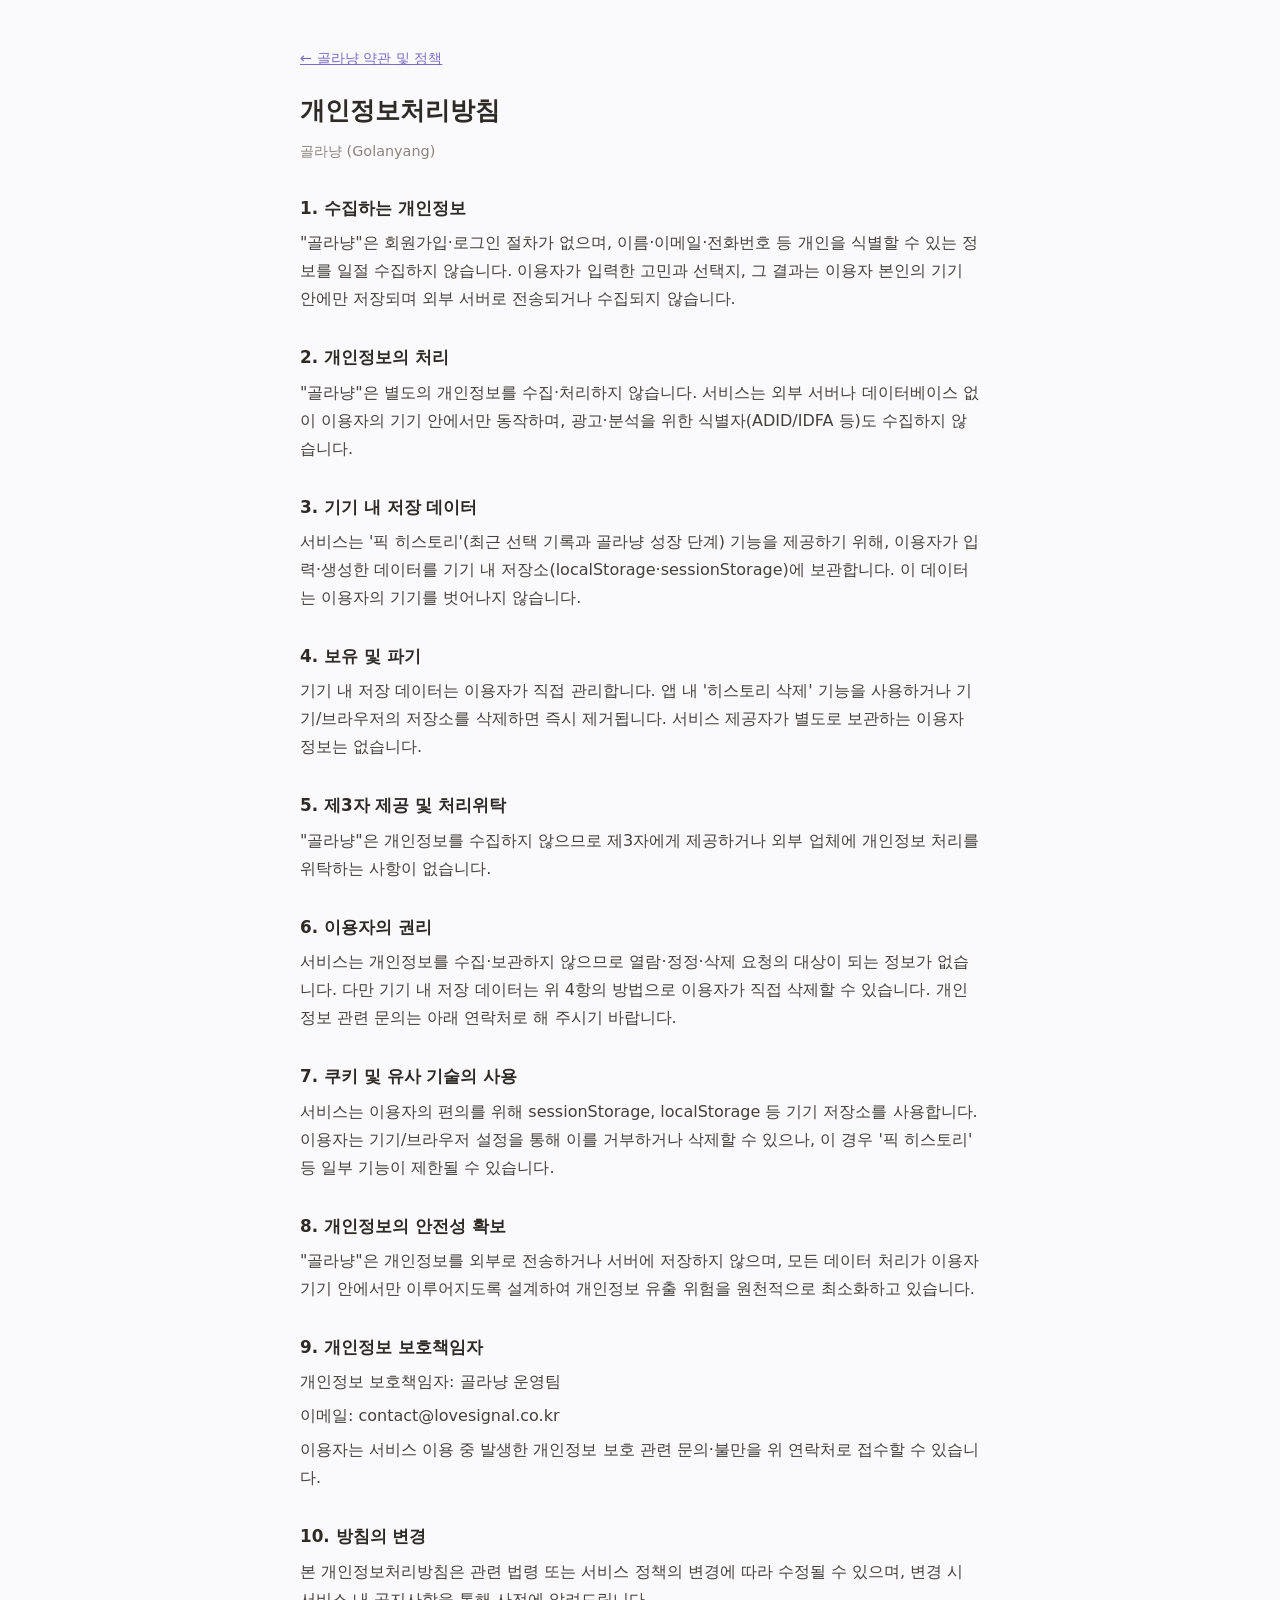
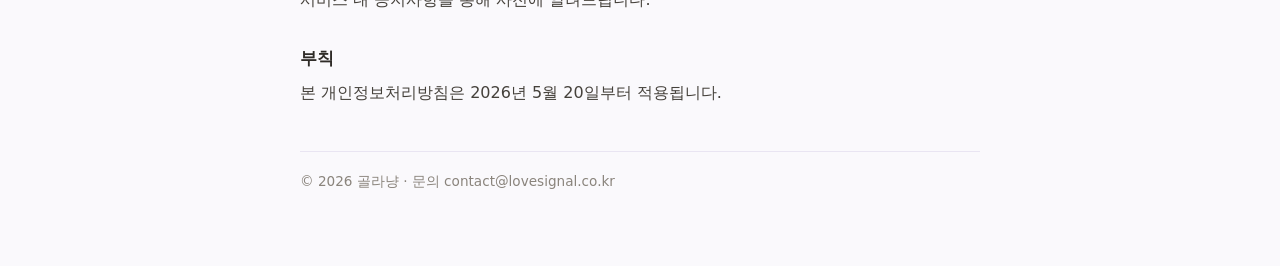
==== privacy.html @ 30c85906 "약관·개인정보처리방침 공개 페이지" ====
<!doctype html>
<html lang="ko">
  <head>
    <meta charset="UTF-8" />
    <meta name="viewport" content="width=device-width, initial-scale=1" />
    <title>골라냥 개인정보처리방침</title>
    <link rel="stylesheet" href="style.css" />
  </head>
  <body>
    <main class="wrap">
      <a class="back" href="index.html">← 골라냥 약관 및 정책</a>
      <h1>개인정보처리방침</h1>
      <p class="sub">골라냥 (Golanyang)</p>

      <h2>1. 수집하는 개인정보</h2>
      <p>
        "골라냥"은 회원가입·로그인 절차가 없으며, 이름·이메일·전화번호 등 개인을
        식별할 수 있는 정보를 일절 수집하지 않습니다. 이용자가 입력한 고민과
        선택지, 그 결과는 이용자 본인의 기기 안에만 저장되며 외부 서버로
        전송되거나 수집되지 않습니다.
      </p>

      <h2>2. 개인정보의 처리</h2>
      <p>
        "골라냥"은 별도의 개인정보를 수집·처리하지 않습니다. 서비스는 외부 서버나
        데이터베이스 없이 이용자의 기기 안에서만 동작하며, 광고·분석을 위한
        식별자(ADID/IDFA 등)도 수집하지 않습니다.
      </p>

      <h2>3. 기기 내 저장 데이터</h2>
      <p>
        서비스는 '픽 히스토리'(최근 선택 기록과 골라냥 성장 단계) 기능을
        제공하기 위해, 이용자가 입력·생성한 데이터를 기기 내
        저장소(localStorage·sessionStorage)에 보관합니다. 이 데이터는 이용자의
        기기를 벗어나지 않습니다.
      </p>

      <h2>4. 보유 및 파기</h2>
      <p>
        기기 내 저장 데이터는 이용자가 직접 관리합니다. 앱 내 '히스토리 삭제'
        기능을 사용하거나 기기/브라우저의 저장소를 삭제하면 즉시 제거됩니다.
        서비스 제공자가 별도로 보관하는 이용자 정보는 없습니다.
      </p>

      <h2>5. 제3자 제공 및 처리위탁</h2>
      <p>
        "골라냥"은 개인정보를 수집하지 않으므로 제3자에게 제공하거나 외부 업체에
        개인정보 처리를 위탁하는 사항이 없습니다.
      </p>

      <h2>6. 이용자의 권리</h2>
      <p>
        서비스는 개인정보를 수집·보관하지 않으므로 열람·정정·삭제 요청의 대상이
        되는 정보가 없습니다. 다만 기기 내 저장 데이터는 위 4항의 방법으로
        이용자가 직접 삭제할 수 있습니다. 개인정보 관련 문의는 아래 연락처로 해
        주시기 바랍니다.
      </p>

      <h2>7. 쿠키 및 유사 기술의 사용</h2>
      <p>
        서비스는 이용자의 편의를 위해 sessionStorage, localStorage 등 기기
        저장소를 사용합니다. 이용자는 기기/브라우저 설정을 통해 이를 거부하거나
        삭제할 수 있으나, 이 경우 '픽 히스토리' 등 일부 기능이 제한될 수
        있습니다.
      </p>

      <h2>8. 개인정보의 안전성 확보</h2>
      <p>
        "골라냥"은 개인정보를 외부로 전송하거나 서버에 저장하지 않으며, 모든
        데이터 처리가 이용자 기기 안에서만 이루어지도록 설계하여 개인정보 유출
        위험을 원천적으로 최소화하고 있습니다.
      </p>

      <h2>9. 개인정보 보호책임자</h2>
      <p>개인정보 보호책임자: 골라냥 운영팀</p>
      <p>이메일: contact@lovesignal.co.kr</p>
      <p>
        이용자는 서비스 이용 중 발생한 개인정보 보호 관련 문의·불만을 위
        연락처로 접수할 수 있습니다.
      </p>

      <h2>10. 방침의 변경</h2>
      <p>
        본 개인정보처리방침은 관련 법령 또는 서비스 정책의 변경에 따라 수정될 수
        있으며, 변경 시 서비스 내 공지사항을 통해 사전에 알려드립니다.
      </p>

      <h2>부칙</h2>
      <p>본 개인정보처리방침은 2026년 5월 20일부터 적용됩니다.</p>

      <footer>© 2026 골라냥 · 문의 contact@lovesignal.co.kr</footer>
    </main>
  </body>
</html>
---- style.css ----
:root {
  --ink: #2e2b27;
  --body: #45413b;
  --muted: #8a847c;
  --accent: #7c6cc4;
  --line: #e9e5f2;
  --bg: #faf9fc;
}
* { box-sizing: border-box; }
html, body { margin: 0; }
body {
  font-family: "Apple SD Gothic Neo", "Malgun Gothic", system-ui, -apple-system,
    BlinkMacSystemFont, sans-serif;
  color: var(--body);
  background: var(--bg);
  line-height: 1.75;
  -webkit-text-size-adjust: 100%;
}
.wrap { max-width: 720px; margin: 0 auto; padding: 44px 20px 72px; }
h1 { font-size: 1.55rem; color: var(--ink); margin: 0 0 6px; }
.sub { color: var(--muted); font-size: 0.9rem; margin: 0 0 8px; }
h2 { font-size: 1.05rem; color: var(--ink); margin: 30px 0 6px; }
p { margin: 6px 0; }
ul { margin: 6px 0; padding-left: 20px; }
li { margin: 4px 0; }
a { color: var(--accent); }
hr { border: 0; border-top: 1px solid var(--line); margin: 26px 0; }
.back { display: inline-block; margin-bottom: 18px; font-size: 0.9rem; }
footer { margin-top: 44px; padding-top: 18px; border-top: 1px solid var(--line);
  color: var(--muted); font-size: 0.85rem; }
/* index 랜딩 */
.lead { font-size: 1rem; margin: 4px 0 26px; }
.doc-link {
  display: block; padding: 18px 20px; margin: 10px 0;
  background: #fff; border: 1px solid var(--line); border-radius: 14px;
  color: var(--ink); text-decoration: none; font-weight: 600;
}
.doc-link span { display: block; color: var(--muted); font-weight: 400;
  font-size: 0.85rem; margin-top: 2px; }
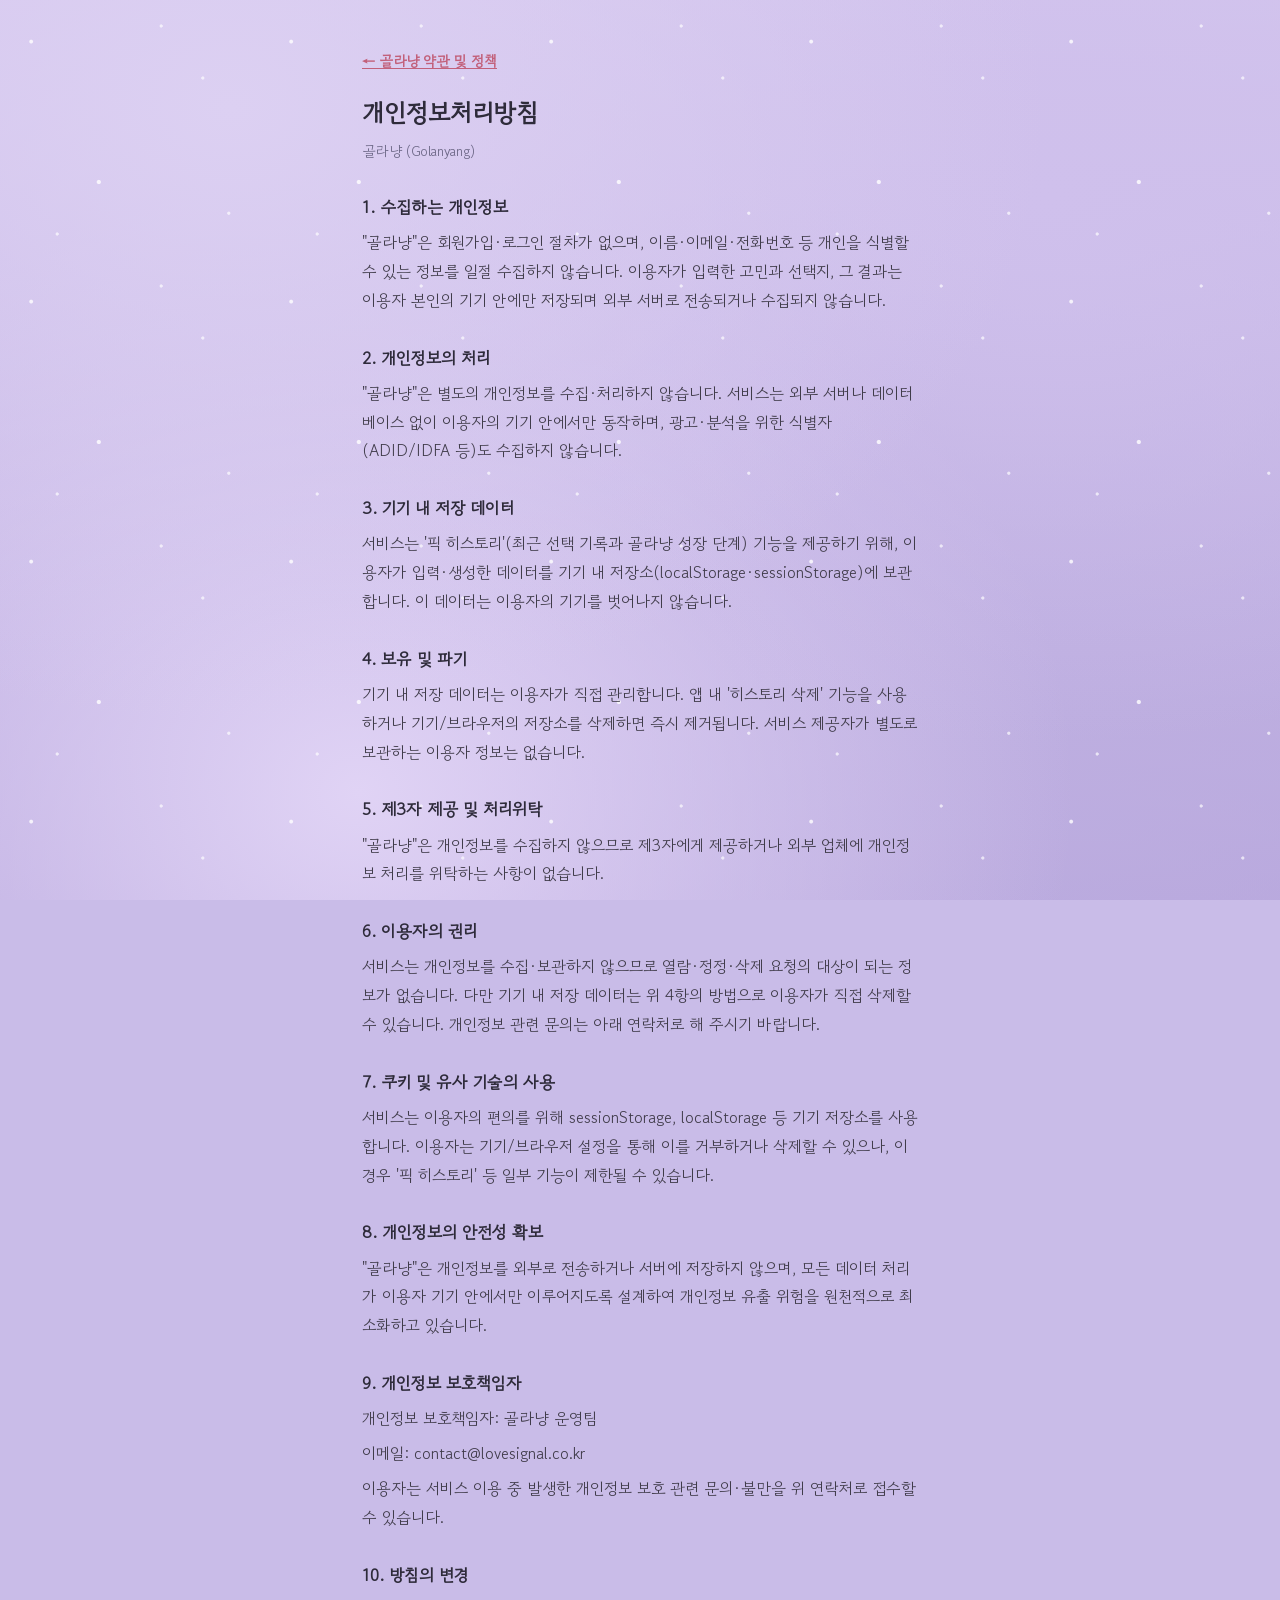
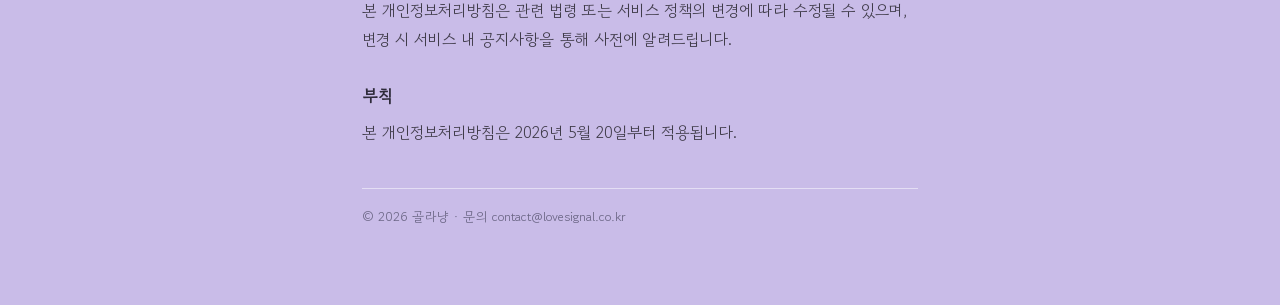
==== commit c8f5d1fc: "style: 골라냥 앱과 동일한 라벤더 톤·Gowun Dodum 글꼴로 디자인 통일 Co-Authored-By: Claude Opus 4.7 (1M context) <noreply" ====
--- a/privacy.html
+++ b/privacy.html
@@ -4,6 +4,12 @@
     <meta charset="UTF-8" />
     <meta name="viewport" content="width=device-width, initial-scale=1" />
     <title>골라냥 개인정보처리방침</title>
+    <link rel="preconnect" href="https://fonts.googleapis.com" />
+    <link rel="preconnect" href="https://fonts.gstatic.com" crossorigin />
+    <link
+      href="https://fonts.googleapis.com/css2?family=Gowun+Dodum&display=swap"
+      rel="stylesheet"
+    />
     <link rel="stylesheet" href="style.css" />
   </head>
   <body>
--- a/style.css
+++ b/style.css
@@ -1,39 +1,84 @@
 :root {
-  --ink: #2e2b27;
-  --body: #45413b;
-  --muted: #8a847c;
-  --accent: #7c6cc4;
-  --line: #e9e5f2;
-  --bg: #faf9fc;
+  --ink: #2e2b3a;       /* 제목·강조 텍스트 */
+  --body: #403c4a;      /* 본문 텍스트 (가독성 위해 앱보다 살짝 진하게) */
+  --muted: #6b6685;     /* 보조 텍스트 */
+  --accent: #c2607a;    /* 링크 — 골라냥 코랄 톤 */
 }
 * { box-sizing: border-box; }
 html, body { margin: 0; }
 body {
-  font-family: "Apple SD Gothic Neo", "Malgun Gothic", system-ui, -apple-system,
-    BlinkMacSystemFont, sans-serif;
+  font-family: "Gowun Dodum", "Apple SD Gothic Neo", "Malgun Gothic", system-ui,
+    -apple-system, sans-serif;
   color: var(--body);
-  background: var(--bg);
-  line-height: 1.75;
+  line-height: 1.8;
   -webkit-text-size-adjust: 100%;
+  min-height: 100vh;
+  /* 골라냥 앱과 동일한 라벤더 그라데이션 배경 */
+  background-color: #c9bce8;
+  background-image:
+    radial-gradient(at 18% 12%, #dcd0f2 0px, transparent 55%),
+    radial-gradient(at 82% 22%, #cfc0ec 0px, transparent 55%),
+    radial-gradient(at 28% 88%, #e0d3f5 0px, transparent 55%),
+    radial-gradient(at 78% 78%, #bdaee0 0px, transparent 55%),
+    linear-gradient(180deg, #d4c6ee 0%, #b6a5dc 100%);
+  background-attachment: fixed;
 }
-.wrap { max-width: 720px; margin: 0 auto; padding: 44px 20px 72px; }
-h1 { font-size: 1.55rem; color: var(--ink); margin: 0 0 6px; }
-.sub { color: var(--muted); font-size: 0.9rem; margin: 0 0 8px; }
-h2 { font-size: 1.05rem; color: var(--ink); margin: 30px 0 6px; }
+/* 반짝이 점 — 골라냥 앱과 동일한 시그니처 데코 */
+body::before {
+  content: "";
+  position: fixed;
+  inset: 0;
+  pointer-events: none;
+  z-index: 0;
+  background-image:
+    radial-gradient(circle at 12% 16%, #ffffffcc 0 1.4px, transparent 2.4px),
+    radial-gradient(circle at 78% 30%, #ffffffaa 0 1.2px, transparent 2px),
+    radial-gradient(circle at 38% 70%, #ffffffcc 0 1.6px, transparent 2.6px),
+    radial-gradient(circle at 88% 82%, #ffffffaa 0 1.2px, transparent 2px),
+    radial-gradient(circle at 22% 90%, #ffffffaa 0 1.2px, transparent 2px),
+    radial-gradient(circle at 62% 10%, #ffffffaa 0 1.2px, transparent 2px);
+  background-size: 260px 260px;
+}
+.wrap {
+  position: relative;
+  z-index: 1;
+  max-width: 600px;
+  margin: 0 auto;
+  padding: 46px 22px 76px;
+}
+h1 { font-size: 1.55rem; color: var(--ink); margin: 0 0 4px; font-weight: 800; }
+.sub { color: var(--muted); font-size: 0.88rem; margin: 0 0 14px; }
+h2 { font-size: 1.05rem; color: var(--ink); margin: 28px 0 6px; font-weight: 800; }
 p { margin: 6px 0; }
 ul { margin: 6px 0; padding-left: 20px; }
 li { margin: 4px 0; }
-a { color: var(--accent); }
-hr { border: 0; border-top: 1px solid var(--line); margin: 26px 0; }
-.back { display: inline-block; margin-bottom: 18px; font-size: 0.9rem; }
-footer { margin-top: 44px; padding-top: 18px; border-top: 1px solid var(--line);
-  color: var(--muted); font-size: 0.85rem; }
+a { color: var(--accent); font-weight: 700; }
+.back { display: inline-block; margin-bottom: 16px; font-size: 0.9rem; }
+footer {
+  margin-top: 42px;
+  padding-top: 16px;
+  border-top: 1px solid rgba(255, 255, 255, 0.5);
+  color: var(--muted);
+  font-size: 0.82rem;
+}
 /* index 랜딩 */
-.lead { font-size: 1rem; margin: 4px 0 26px; }
+.lead { font-size: 1rem; margin: 4px 0 24px; color: var(--body); }
 .doc-link {
-  display: block; padding: 18px 20px; margin: 10px 0;
-  background: #fff; border: 1px solid var(--line); border-radius: 14px;
-  color: var(--ink); text-decoration: none; font-weight: 600;
+  display: block;
+  padding: 18px 20px;
+  margin: 12px 0;
+  background: rgba(255, 255, 255, 0.74);
+  border: 1px solid rgba(255, 255, 255, 0.75);
+  border-radius: 18px;
+  color: var(--ink);
+  text-decoration: none;
+  font-weight: 800;
+  box-shadow: 0 8px 20px rgba(120, 95, 170, 0.18);
 }
-.doc-link span { display: block; color: var(--muted); font-weight: 400;
-  font-size: 0.85rem; margin-top: 2px; }
+.doc-link span {
+  display: block;
+  color: var(--muted);
+  font-weight: 500;
+  font-size: 0.84rem;
+  margin-top: 3px;
+}
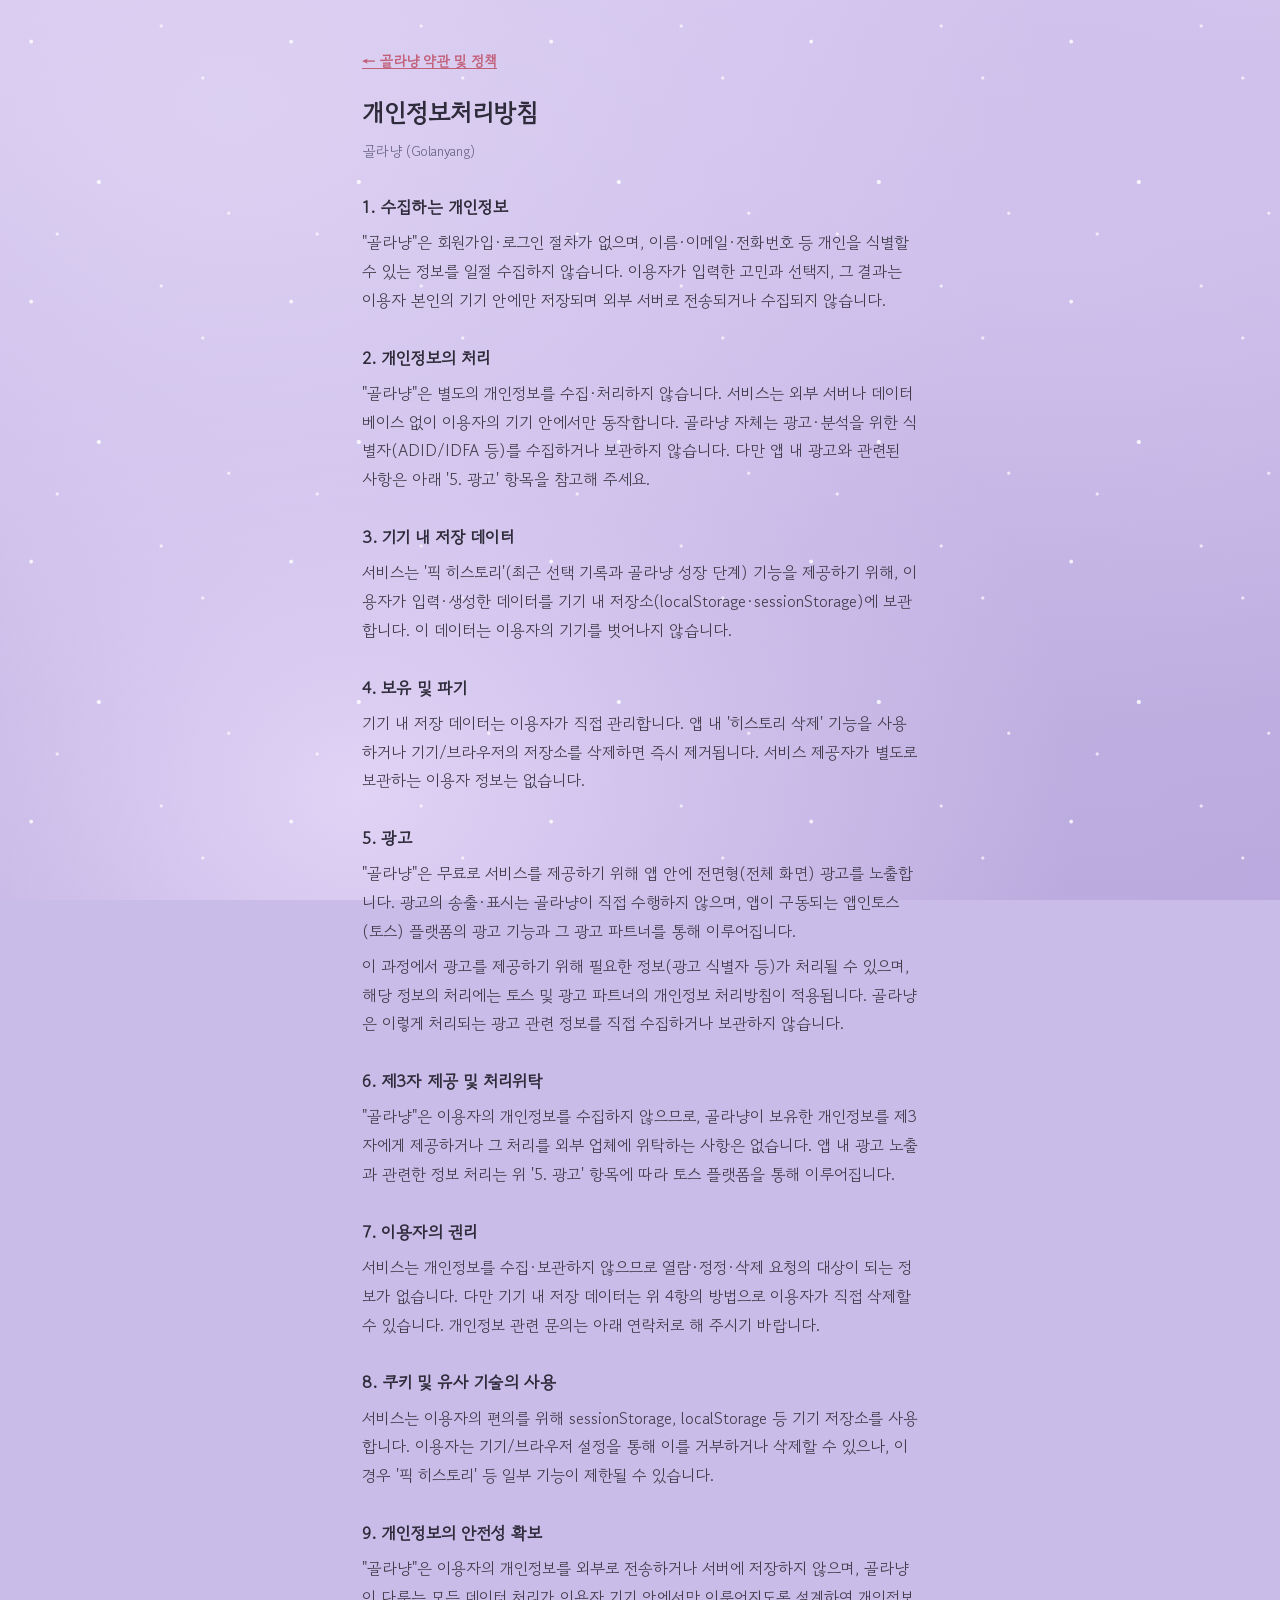
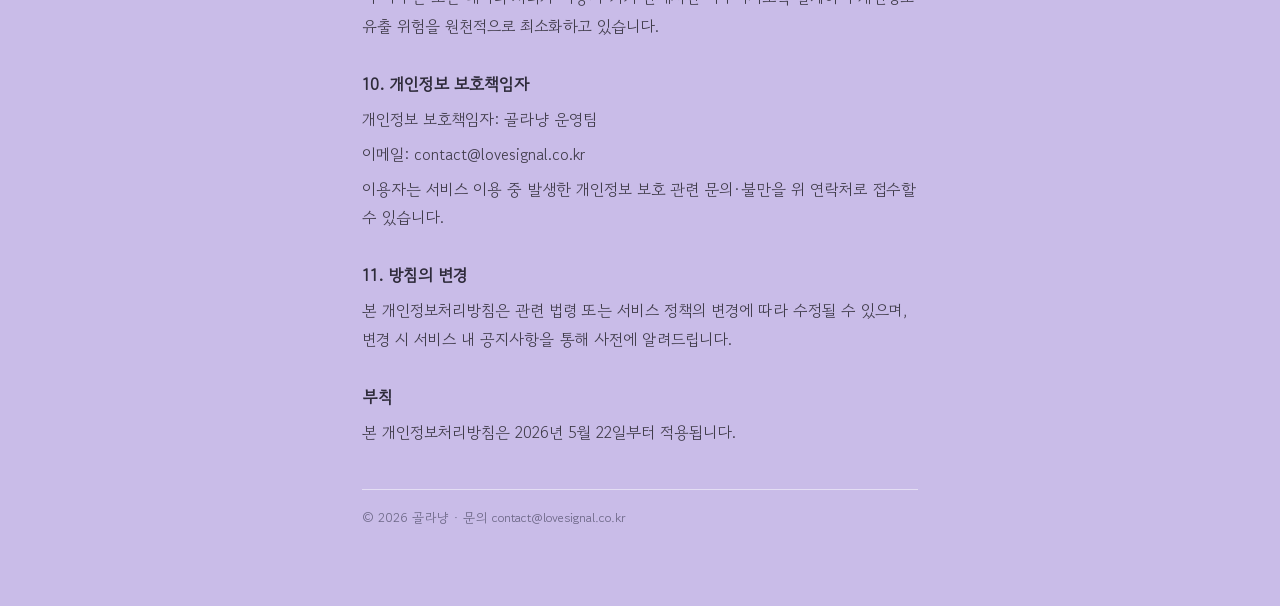
==== commit 08b33f34: "fix: 개인정보처리방침에 전면형 광고 고지 항목 추가 앱이 앱인토스 전면형 광고를 노출하므로 '광고용 식별자 미수집' 단정을 삭제하고, 광고 송출 주체(토스 광고 플랫폼)를 명시" ====
--- a/privacy.html
+++ b/privacy.html
@@ -29,8 +29,9 @@
       <h2>2. 개인정보의 처리</h2>
       <p>
         "골라냥"은 별도의 개인정보를 수집·처리하지 않습니다. 서비스는 외부 서버나
-        데이터베이스 없이 이용자의 기기 안에서만 동작하며, 광고·분석을 위한
-        식별자(ADID/IDFA 등)도 수집하지 않습니다.
+        데이터베이스 없이 이용자의 기기 안에서만 동작합니다. 골라냥 자체는
+        광고·분석을 위한 식별자(ADID/IDFA 등)를 수집하거나 보관하지 않습니다.
+        다만 앱 내 광고와 관련된 사항은 아래 '5. 광고' 항목을 참고해 주세요.
       </p>
 
       <h2>3. 기기 내 저장 데이터</h2>
@@ -48,13 +49,29 @@
         서비스 제공자가 별도로 보관하는 이용자 정보는 없습니다.
       </p>
 
-      <h2>5. 제3자 제공 및 처리위탁</h2>
+      <h2>5. 광고</h2>
       <p>
-        "골라냥"은 개인정보를 수집하지 않으므로 제3자에게 제공하거나 외부 업체에
-        개인정보 처리를 위탁하는 사항이 없습니다.
+        "골라냥"은 무료로 서비스를 제공하기 위해 앱 안에 전면형(전체 화면)
+        광고를 노출합니다. 광고의 송출·표시는 골라냥이 직접 수행하지 않으며,
+        앱이 구동되는 앱인토스(토스) 플랫폼의 광고 기능과 그 광고 파트너를 통해
+        이루어집니다.
+      </p>
+      <p>
+        이 과정에서 광고를 제공하기 위해 필요한 정보(광고 식별자 등)가 처리될 수
+        있으며, 해당 정보의 처리에는 토스 및 광고 파트너의 개인정보 처리방침이
+        적용됩니다. 골라냥은 이렇게 처리되는 광고 관련 정보를 직접 수집하거나
+        보관하지 않습니다.
       </p>
 
-      <h2>6. 이용자의 권리</h2>
+      <h2>6. 제3자 제공 및 처리위탁</h2>
+      <p>
+        "골라냥"은 이용자의 개인정보를 수집하지 않으므로, 골라냥이 보유한
+        개인정보를 제3자에게 제공하거나 그 처리를 외부 업체에 위탁하는 사항은
+        없습니다. 앱 내 광고 노출과 관련한 정보 처리는 위 '5. 광고' 항목에 따라
+        토스 플랫폼을 통해 이루어집니다.
+      </p>
+
+      <h2>7. 이용자의 권리</h2>
       <p>
         서비스는 개인정보를 수집·보관하지 않으므로 열람·정정·삭제 요청의 대상이
         되는 정보가 없습니다. 다만 기기 내 저장 데이터는 위 4항의 방법으로
@@ -62,7 +79,7 @@
         주시기 바랍니다.
       </p>
 
-      <h2>7. 쿠키 및 유사 기술의 사용</h2>
+      <h2>8. 쿠키 및 유사 기술의 사용</h2>
       <p>
         서비스는 이용자의 편의를 위해 sessionStorage, localStorage 등 기기
         저장소를 사용합니다. 이용자는 기기/브라우저 설정을 통해 이를 거부하거나
@@ -70,14 +87,14 @@
         있습니다.
       </p>
 
-      <h2>8. 개인정보의 안전성 확보</h2>
+      <h2>9. 개인정보의 안전성 확보</h2>
       <p>
-        "골라냥"은 개인정보를 외부로 전송하거나 서버에 저장하지 않으며, 모든
-        데이터 처리가 이용자 기기 안에서만 이루어지도록 설계하여 개인정보 유출
-        위험을 원천적으로 최소화하고 있습니다.
+        "골라냥"은 이용자의 개인정보를 외부로 전송하거나 서버에 저장하지 않으며,
+        골라냥이 다루는 모든 데이터 처리가 이용자 기기 안에서만 이루어지도록
+        설계하여 개인정보 유출 위험을 원천적으로 최소화하고 있습니다.
       </p>
 
-      <h2>9. 개인정보 보호책임자</h2>
+      <h2>10. 개인정보 보호책임자</h2>
       <p>개인정보 보호책임자: 골라냥 운영팀</p>
       <p>이메일: contact@lovesignal.co.kr</p>
       <p>
@@ -85,14 +102,14 @@
         연락처로 접수할 수 있습니다.
       </p>
 
-      <h2>10. 방침의 변경</h2>
+      <h2>11. 방침의 변경</h2>
       <p>
         본 개인정보처리방침은 관련 법령 또는 서비스 정책의 변경에 따라 수정될 수
         있으며, 변경 시 서비스 내 공지사항을 통해 사전에 알려드립니다.
       </p>
 
       <h2>부칙</h2>
-      <p>본 개인정보처리방침은 2026년 5월 20일부터 적용됩니다.</p>
+      <p>본 개인정보처리방침은 2026년 5월 22일부터 적용됩니다.</p>
 
       <footer>© 2026 골라냥 · 문의 contact@lovesignal.co.kr</footer>
     </main>
